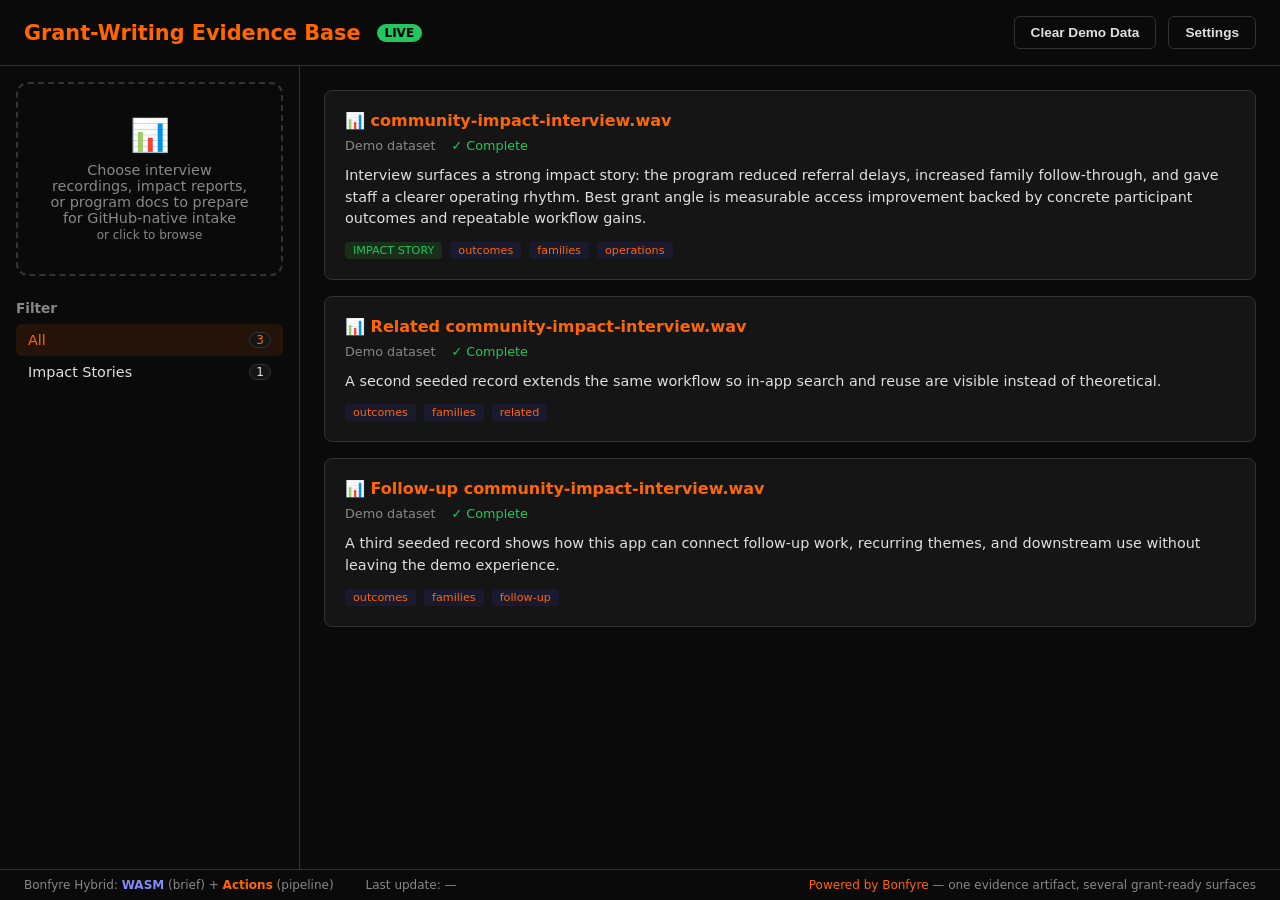
==== site/index.html @ 3f719996 "Make seeded demos multi-record and searchable" ====
<!DOCTYPE html>
<html lang="en">
<head>
  <meta charset="utf-8">
  <meta name="viewport" content="width=device-width,initial-scale=1">
  <title>Grant-Writing Evidence Base</title>
  <style>
    :root {
      --bg: #0a0a0a; --fg: #e0e0e0; --accent: #ff6600;
      --surface: #151515; --border: #333; --dim: #888;
      --green: #22c55e; --red: #ef4444; --yellow: #eab308;
    }
    * { margin: 0; padding: 0; box-sizing: border-box; }
    body { font-family: system-ui, -apple-system, sans-serif; background: var(--bg); color: var(--fg); }
    .app { display: grid; grid-template-columns: 300px 1fr; grid-template-rows: auto 1fr auto; min-height: 100vh; }
    header { grid-column: 1 / -1; padding: 1rem 1.5rem; border-bottom: 1px solid var(--border); display: flex; align-items: center; gap: 1rem; }
    .sidebar { border-right: 1px solid var(--border); padding: 1rem; overflow-y: auto; }
    .main { padding: 1.5rem; overflow-y: auto; }
    h1 { font-size: 1.3rem; color: var(--accent); }
    .badge { font-size: .75rem; padding: 2px 8px; border-radius: 999px; font-weight: 600; }
    .badge-live { background: var(--green); color: #000; }
    .badge-processing { background: var(--yellow); color: #000; animation: pulse 1.5s infinite; }
    @keyframes pulse { 50% { opacity: .6; } }
    .header-right { margin-left: auto; display: flex; gap: .75rem; align-items: center; }
    .dropzone { border: 2px dashed var(--border); border-radius: 12px; padding: 2rem; text-align: center; cursor: pointer; transition: all .2s; margin-bottom: 1rem; }
    .dropzone:hover, .dropzone.drag-over { border-color: var(--accent); background: rgba(255,102,0,.05); }
    .dropzone input { display: none; }
    .dropzone-icon { font-size: 2rem; margin-bottom: .5rem; }
    .dropzone-text { color: var(--dim); font-size: .9rem; }
    .pipeline { margin-top: 1rem; }
    .pipeline-step { display: flex; align-items: center; gap: .5rem; padding: .5rem .75rem; border-left: 3px solid var(--border); margin-left: .5rem; font-size: .85rem; transition: all .3s; }
    .pipeline-step.active { border-color: var(--accent); color: var(--accent); }
    .pipeline-step.done { border-color: var(--green); color: var(--green); }
    .pipeline-step.wasm { border-color: #818cf8; color: #818cf8; }
    .pipeline-step .label { flex: 1; }
    .pipeline-step .where { font-size: .7rem; opacity: .6; }
    .card { background: var(--surface); border: 1px solid var(--border); border-radius: 8px; padding: 1.25rem; margin-bottom: 1rem; }
    .card h3 { color: var(--accent); font-size: 1rem; margin-bottom: .5rem; }
    .card-meta { font-size: .8rem; color: var(--dim); margin-bottom: .75rem; display: flex; gap: 1rem; }
    .card-body { font-size: .9rem; line-height: 1.5; }
    .card-tags { margin-top: .75rem; display: flex; gap: .5rem; flex-wrap: wrap; }
    .tag { font-size: .7rem; padding: 2px 8px; border-radius: 4px; background: #1a1a2e; color: var(--accent); }
    .tag-urgent { background: #3b1111; color: var(--red); }
    .preview { background: #0d0d1a; border: 1px solid #2a2a4a; border-radius: 8px; padding: 1rem; margin-top: 1rem; }
    .preview h4 { color: #818cf8; font-size: .85rem; margin-bottom: .5rem; }
    .preview pre { font-size: .8rem; white-space: pre-wrap; color: var(--dim); max-height: 300px; overflow-y: auto; }
    .wasm-badge { font-size: .65rem; background: #818cf8; color: #000; padding: 1px 6px; border-radius: 3px; margin-left: .5rem; }
    .config { margin-top: 1.5rem; }
    .config h4 { font-size: .85rem; color: var(--dim); margin-bottom: .5rem; }
    .config input { width: 100%; padding: .5rem; background: var(--surface); border: 1px solid var(--border); border-radius: 4px; color: var(--fg); font-size: .85rem; margin-bottom: .5rem; }
    .config label { font-size: .8rem; color: var(--dim); display: block; margin-bottom: .25rem; }
    .btn { padding: .5rem 1rem; border-radius: 6px; border: none; cursor: pointer; font-size: .85rem; font-weight: 600; transition: all .15s; }
    .btn-primary { background: var(--accent); color: #000; }
    .btn-primary:hover { background: #e65c00; }
    .btn-ghost { background: transparent; border: 1px solid var(--border); color: var(--fg); }
    .filter-list { list-style: none; margin-top: .5rem; }
    .filter-item { padding: .5rem .75rem; border-radius: 6px; cursor: pointer; font-size: .9rem; display: flex; justify-content: space-between; }
    .filter-item:hover { background: rgba(255,255,255,.05); }
    .filter-item.active { background: rgba(255,102,0,.1); color: var(--accent); }
    .filter-count { font-size: .75rem; background: var(--surface); border: 1px solid var(--border); padding: 0 6px; border-radius: 999px; }
    .status-bar { grid-column: 1 / -1; border-top: 1px solid var(--border); padding: .5rem 1.5rem; font-size: .75rem; color: var(--dim); display: flex; gap: 2rem; }
    @media (max-width: 768px) { .app { grid-template-columns: 1fr; } .sidebar { border-right: none; border-bottom: 1px solid var(--border); } }
    

  </style>
</head>
<body>
  <div class="app">
    <header>
      <h1>Grant-Writing Evidence Base</h1>
      <span class="badge badge-live" id="statusBadge">LIVE</span>
      <div class="header-right">
        <button class="btn btn-ghost" id="toggleDemoBtn" type="button">Clear Demo Data</button>
        <button class="btn btn-ghost" onclick="toggleConfig()">Settings</button>
      </div>
    </header>
    <div class="sidebar">
      <div class="dropzone" id="dropzone">
        <div class="dropzone-icon">📊</div>
        <div class="dropzone-text">Choose interview recordings, impact reports, or program docs to prepare for GitHub-native intake<br><small>or click to browse</small></div>
        <input type="file" id="fileInput" accept="audio/*,.wav,.mp3,.m4a,.ogg,.flac,.webm,.pdf,.txt,.md" multiple>
      </div>
      <div class="pipeline" id="pipeline" style="display:none;">
        <div class="pipeline-step" data-step="prepare"><span class="label">Prepare intake file</span><span class="where">Browser</span></div>
        <div class="pipeline-step" data-step="commit"><span class="label">Upload + commit</span><span class="where">GitHub Web</span></div>
        <div class="pipeline-step" data-step="process"><span class="label">bonfyre-transcribe</span><span class="where">Actions</span></div>
        <div class="pipeline-step" data-step="brief"><span class="label">bonfyre-brief</span><span class="where wasm-badge">WASM</span></div>
        <div class="pipeline-step" data-step="clips"><span class="label">bonfyre-clips</span><span class="where">Actions</span></div>
        <div class="pipeline-step" data-step="tag"><span class="label">bonfyre-tag</span><span class="where">Actions</span></div>
        <div class="pipeline-step" data-step="embed"><span class="label">bonfyre-embed + vec</span><span class="where">Actions</span></div>
        <div class="pipeline-step" data-step="meter"><span class="label">bonfyre-meter</span><span class="where">Actions</span></div>
        <div class="pipeline-step" data-step="pack"><span class="label">bonfyre-pack</span><span class="where">Actions</span></div>
        <div class="pipeline-step" data-step="emit"><span class="label">bonfyre-emit</span><span class="where">Actions</span></div>

      </div>
      <div class="preview" id="wasmPreview" style="display:none;">
        <h4>Live Preview <span class="wasm-badge">WASM</span></h4>
        <pre id="previewContent">Processing…</pre>
      </div>
      <div class="preview" id="intakePreview" style="display:none;">
        <h4>GitHub Intake</h4>
        <pre id="intakeContent">Preparing upload…</pre>
        <div style="margin-top:.75rem;display:flex;gap:.5rem;flex-wrap:wrap;">
          <a class="btn btn-primary" id="downloadPrepared" href="#" download>Download Intake Copy</a>
          <a class="btn btn-ghost" id="openUploadFolder" href="#" target="_blank" rel="noreferrer">Open GitHub Folder</a>
          <button class="btn btn-ghost" id="markUploaded" type="button">I Uploaded It</button>
        </div>
      </div>
      <h4 style="margin-top:1.5rem;font-size:.85rem;color:var(--dim);">Filter</h4>
      <ul class="filter-list" id="filterList">
        <li class="filter-item active" data-filter="all">All <span class="filter-count" id="countAll">0</span></li>
        <li class="filter-item" data-filter="flagged">Impact Stories <span class="filter-count">0</span></li>

      </ul>
      <div class="config" id="configPanel" style="display:none;">
        <h4>GitHub Connection</h4>
        <label>Repository (owner/repo)</label>
        <input type="text" id="cfgRepo" placeholder="Nickgonzales76017/pages-grant-evidence">
        <label>Branch</label>
        <input type="text" id="cfgBranch" value="main">
<button class="btn btn-primary" onclick="saveConfig()" style="width:100%;margin-top:.5rem;">Save</button>
      </div>
    </div>
    <div class="main" id="boardContent">
      <div style="text-align:center;padding:4rem 2rem;color:var(--dim);">
        <p style="font-size:1.2rem;margin-bottom:.5rem;">No evidence collected</p>
        <p>Drop interview recordings or impact reports to build your grant evidence base.</p>
        <p style="margin-top:1.5rem;font-size:.85rem;line-height:1.6;">
          <strong style="color:var(--accent);">Path 3 — Hybrid Architecture</strong><br>
          Prepare intake copy → upload with <strong style="color:var(--accent)">GitHub’s own web UI</strong><br>→ <strong style="color:var(--accent)">Actions</strong> transcribes, clips, tags, meters → <strong style="color:#818cf8">WASM</strong> briefs in-browser → Pages deploys
        </p>
        <div style="margin-top:1.5rem;display:grid;grid-template-columns:repeat(auto-fit,minmax(130px,1fr));gap:.75rem;text-align:center;font-size:.8rem;">
          <div style="padding:.5rem;border:1px solid var(--border);border-radius:6px;">
            <div style="color:var(--accent);font-weight:600;font-size:1rem;">One evidence set</div>
            <div>Start from the actual record</div>
          </div>
          <div style="padding:.5rem;border:1px solid var(--border);border-radius:6px;">
            <div style="color:var(--accent);font-weight:600;font-size:1rem;">Shared case</div>
            <div>A stronger grant packet fast</div>
          </div>
          <div style="padding:.5rem;border:1px solid var(--border);border-radius:6px;">
            <div style="color:var(--accent);font-weight:600;font-size:1rem;">No prompt UI</div>
            <div>Bring the evidence and go</div>
          </div>
        </div>
        <p style="margin-top:1rem;font-size:.75rem;color:var(--dim);">
          One evidence artifact, several grant-ready surfaces.
        </p>
      </div>
    </div>
    <div class="status-bar">
      <span>Bonfyre Hybrid: <strong style="color:#818cf8">WASM</strong> (brief) + <strong style="color:var(--accent)">Actions</strong> (pipeline)</span>
      <span id="lastUpdate">Last update: —</span>
      <span style="margin-left:auto;">
        <a href="https://github.com/Nickgonzales76017/bonfyre" style="color:var(--accent);text-decoration:none;">Powered by Bonfyre</a>
        &mdash; one evidence artifact, several grant-ready surfaces
      </span>
    </div>
  </div>
    <script src="js/github-intake.js"></script>
  <script src="js/github-jobs.js"></script>
  <script>
const STORE_KEY = 'bonfyre_pages-grant-evidence_config';
const ITEMS_KEY = 'bonfyre_pages-grant-evidence_items';
const INPUT_PATH = 'input';
const DEFAULT_REPO = 'Nickgonzales76017/pages-grant-evidence';
const DEFAULT_BRANCH = 'main';
const APP_NAME = "Grant-Writing Evidence Base";
const ROUTE_LABEL = "grant evidence";
const EXTRA_ARTIFACTS = [{"suffix":".clips.json","step":"clips"},{"suffix":".tags.json","step":"tag"},{"suffix":".embed.json","step":"embed"},{"suffix":".meter.json","step":"meter"},{"suffix":".pack.json","step":"pack"}];
const COMPLETE_WHEN_ANY = ["clips","tags","embed","meter","pack"];
const FLAG_TERMS = ["impact","story","outcome"];
const COMPLETE_AFTER_BRIEF_ONLY = false;

let config = Object.assign({ repo: DEFAULT_REPO, branch: DEFAULT_BRANCH }, JSON.parse(localStorage.getItem(STORE_KEY) || '{}'));
let items = JSON.parse(localStorage.getItem(ITEMS_KEY) || '[]');
let briefWorker = null;
let activeIntake = null;

function toggleConfig() {
  const panel = document.getElementById('configPanel');
  panel.style.display = panel.style.display === 'none' ? 'block' : 'none';
  if (panel.style.display === 'block') {
    document.getElementById('cfgRepo').value = config.repo || '';
    document.getElementById('cfgBranch').value = config.branch || 'main';
  }
}

function saveConfig() {
  config = {
    repo: document.getElementById('cfgRepo').value.trim() || DEFAULT_REPO,
    branch: document.getElementById('cfgBranch').value.trim() || DEFAULT_BRANCH
  };
  localStorage.setItem(STORE_KEY, JSON.stringify(config));
  document.getElementById('configPanel').style.display = 'none';
}

const dropzone = document.getElementById('dropzone');
const fileInput = document.getElementById('fileInput');

dropzone.addEventListener('click', () => fileInput.click());
dropzone.addEventListener('dragover', e => { e.preventDefault(); dropzone.classList.add('drag-over'); });
dropzone.addEventListener('dragleave', () => dropzone.classList.remove('drag-over'));
dropzone.addEventListener('drop', e => {
  e.preventDefault();
  dropzone.classList.remove('drag-over');
  [...e.dataTransfer.files].forEach(f => handleFile(f));
});
fileInput.addEventListener('change', e => { [...e.target.files].forEach(f => handleFile(f)); });

function safeJson(raw) {
  try {
    return JSON.parse(raw);
  } catch (_) {
    return null;
  }
}

function matchesFlagTerms(value) {
  const haystack = typeof value === 'string' ? value.toLowerCase() : JSON.stringify(value || {}).toLowerCase();
  return FLAG_TERMS.some(term => haystack.includes(term));
}

function applyArtifactSignals(item, name, raw) {
  const parsed = safeJson(raw);
  if (name === 'tags' && parsed && Array.isArray(parsed.tags)) {
    item.tags = parsed.tags;
    if (!item.flagged && matchesFlagTerms(parsed.tags)) item.flagged = true;
  }
  if (name === 'tone') {
    if (!item.flagged && (matchesFlagTerms(raw) || matchesFlagTerms(parsed))) item.flagged = true;
  }
  if (!item.flagged && matchesFlagTerms(raw)) item.flagged = true;
}

async function handleFile(file) {
  if (!config.repo) {
    toggleConfig();
    alert('Configure the GitHub repository first.');
    return;
  }

  const preparedName = BonfyreGitHubIntake.createPreparedName(file.name);
  const itemId = preparedName.replace(/\.[^.]*$/, '');
  const targetPath = INPUT_PATH + '/' + preparedName;

  showPipeline();
  updateStep('prepare', 'active');
  updateStep('brief', 'wasm');

  activeIntake = {
    id: itemId,
    file: preparedName,
    originalFile: file.name,
    targetPath,
    uploadFolderUrl: buildUploadFolderUrl(),
    pollingStarted: false
  };

  try {
    const preparedDownload = BonfyreGitHubIntake.createPreparedDownload(file, preparedName);
    updateStep('prepare', 'done');
    updateStep('commit', 'active');
    BonfyreGitHubJobs.showIntakePreview({
      intake: activeIntake,
      preparedDownload,
      routeLabel: ROUTE_LABEL,
      branch: config.branch
    });

    const item = {
      id: itemId,
      file: preparedName,
      time: new Date().toLocaleString(),
      status: 'awaiting-upload',
      brief: null,
      tags: [],
      flagged: false,
      targetPath
    };

    items = BonfyreGitHubJobs.upsertAndPersist(ITEMS_KEY, items, item);
    renderBoard();

    if (BonfyreGitHubIntake.isTextLikeFile(file)) {
      const text = await file.text();
      runBriefWasm(text, itemId);
    } else {
      showWasmPreview(BonfyreGitHubJobs.buildReadyMessage(APP_NAME));
    }
  } catch (err) {
    console.error('Intake preparation failed:', err);
    alert('Intake preparation failed: ' + err.message);
    hidePipeline();
  }
}

async function githubGetFile(filePath) {
  return BonfyreGitHubIntake.fetchRawFile({
    repo: config.repo,
    branch: config.branch,
    path: filePath
  });
}

function buildUploadFolderUrl() {
  return BonfyreGitHubIntake.buildUploadFolderUrl({
    repo: config.repo,
    branch: config.branch,
    inputPath: INPUT_PATH
  });
}

function markUploaded() {
  items = BonfyreGitHubJobs.markUploaded({
    activeIntake,
    items,
    storageKey: ITEMS_KEY,
    updateStep,
    renderBoard,
    onStartPoll: function(intake) {
      pollForCompletion(intake.id, intake.file);
    }
  });
}

function initBriefWorker() {
  if (window.Worker) {
    try {
      briefWorker = new Worker('js/brief-worker.js');
      briefWorker.onmessage = function(e) {
        if (e.data.type === 'brief') {
          showWasmPreview(e.data.result);
          items = BonfyreGitHubJobs.updateAndPersist(ITEMS_KEY, items, e.data.id, function(item) {
            item.brief = e.data.result;
            item.status = 'previewed';
          });
          renderBoard();
        }
      };
    } catch (_) {}
  }
}

function runBriefWasm(transcript, itemId) {
  if (briefWorker) {
    briefWorker.postMessage({ type: 'brief', text: transcript, id: itemId });
    updateStep('brief', 'active');
  }
}

function pollForCompletion(itemId, fileName) {
  const base = fileName.replace(/\.[^.]*$/, '');
  const seen = {};

  BonfyreGitHubJobs.pollArtifacts({
    onError: function(err) {
      console.warn('[bonfyre] poll:', err.message);
    },
    onPoll: async function(ctrl) {
      const transcript = await githubGetFile('artifacts/' + base + '.transcript.json');
      if (!transcript) return;

      updateStep('process', 'done');
      runBriefWasm(transcript, itemId);

      const brief = await githubGetFile('artifacts/' + base + '.brief.json');
      if (brief) updateStep('brief', 'done');

      for (const artifact of EXTRA_ARTIFACTS) {
        const raw = await githubGetFile('artifacts/' + base + artifact.suffix);
        if (!raw) continue;
        const key = artifact.suffix.replace(/^\./, '').replace(/\.(json|txt|md|html)$/,'');
        seen[key] = raw;
        if (artifact.step) updateStep(artifact.step, 'done');
      }

      const idx = items.findIndex(h => h.id === itemId);
      if (idx >= 0) {
        const next = Object.assign({}, items[idx]);
        if (brief) next.brief = BonfyreGitHubIntake.parseBriefPayload(brief);
        Object.keys(seen).forEach(name => applyArtifactSignals(next, name, seen[name]));
        items = BonfyreGitHubJobs.updateAndPersist(ITEMS_KEY, items, itemId, function(item) {
          item.brief = next.brief;
          item.tags = next.tags;
          item.flagged = next.flagged;
        });
      }

      const hasCompletionSignal = COMPLETE_WHEN_ANY.some(name => seen[name]);
      if (brief && (hasCompletionSignal || COMPLETE_AFTER_BRIEF_ONLY)) {
        updateStep('emit', 'done');
        items = BonfyreGitHubJobs.updateAndPersist(ITEMS_KEY, items, itemId, function(item) {
          item.status = 'complete';
          if (brief) item.brief = BonfyreGitHubIntake.parseBriefPayload(brief);
        });
        renderBoard();
        BonfyreGitHubJobs.touchLastUpdate('lastUpdate');
        setTimeout(hidePipeline, 2000);
        ctrl.stop();
        return;
      }

      renderBoard();
    }
  });
}

function showPipeline() {
  document.getElementById('pipeline').style.display = 'block';
  document.getElementById('statusBadge').className = 'badge badge-processing';
  document.getElementById('statusBadge').textContent = 'READY';
}

function hidePipeline() {
  document.getElementById('statusBadge').className = 'badge badge-live';
  document.getElementById('statusBadge').textContent = 'LIVE';
}

function updateStep(step, state) {
  const el = document.querySelector('[data-step="' + step + '"]');
  if (el) el.className = 'pipeline-step ' + state;
}

function showWasmPreview(text) {
  document.getElementById('wasmPreview').style.display = 'block';
  document.getElementById('previewContent').textContent = text;
}

function renderBoard() {
  const container = document.getElementById('boardContent');
  if (!items.length) return;
  const activeFilter = document.querySelector('.filter-item.active')?.dataset.filter || 'all';
  const filtered = activeFilter === 'all' ? items :
                   activeFilter === 'flagged' ? items.filter(h => h.flagged) :
                   items.filter(h => h.tags?.includes(activeFilter));
  let html = '';
  for (const h of filtered) {
    const statusColor = BonfyreGitHubJobs.statusColor(h.status);
    const statusLabel = BonfyreGitHubJobs.statusLabel(h.status);
    
    html += `<div class="card"><h3>📊 ${h.file}</h3><div class="card-meta"><span>${h.time}</span><span style="color:${statusColor}">${statusLabel}</span></div><div class="card-body">${h.brief || "<em style=\"color:var(--dim)\">Extracting evidence…</em>"}</div><div class="card-tags">${h.flagged ? "<span class=\"tag\" style=\"background:#1a2e1a;color:var(--green)\">IMPACT STORY</span>" : ""}${(h.tags||[]).map(t=>`<span class="tag">${t}</span>`).join("")}</div></div>`;
  }
  container.innerHTML = html;
  const countAll = document.getElementById('countAll');
  if (countAll) countAll.textContent = items.length;
}

document.getElementById('filterList').addEventListener('click', e => {
  const item = e.target.closest('.filter-item');
  if (!item) return;
  document.querySelectorAll('.filter-item').forEach(i => i.classList.remove('active'));
  item.classList.add('active');
  renderBoard();
});

document.getElementById('markUploaded').addEventListener('click', markUploaded);

initBriefWorker();
renderBoard();
  </script>
  <script src="js/demo-boot.js"></script>
  <script>
    BonfyreDemoBoot.init({
      storeKey: ITEMS_KEY,
      demoPath: 'demos/grant-evidence/demo-items.json',
      getItems: () => items,
      setItems: value => { items = value; },
      renderBoard: renderBoard
    });
  </script>
</body>
</html>
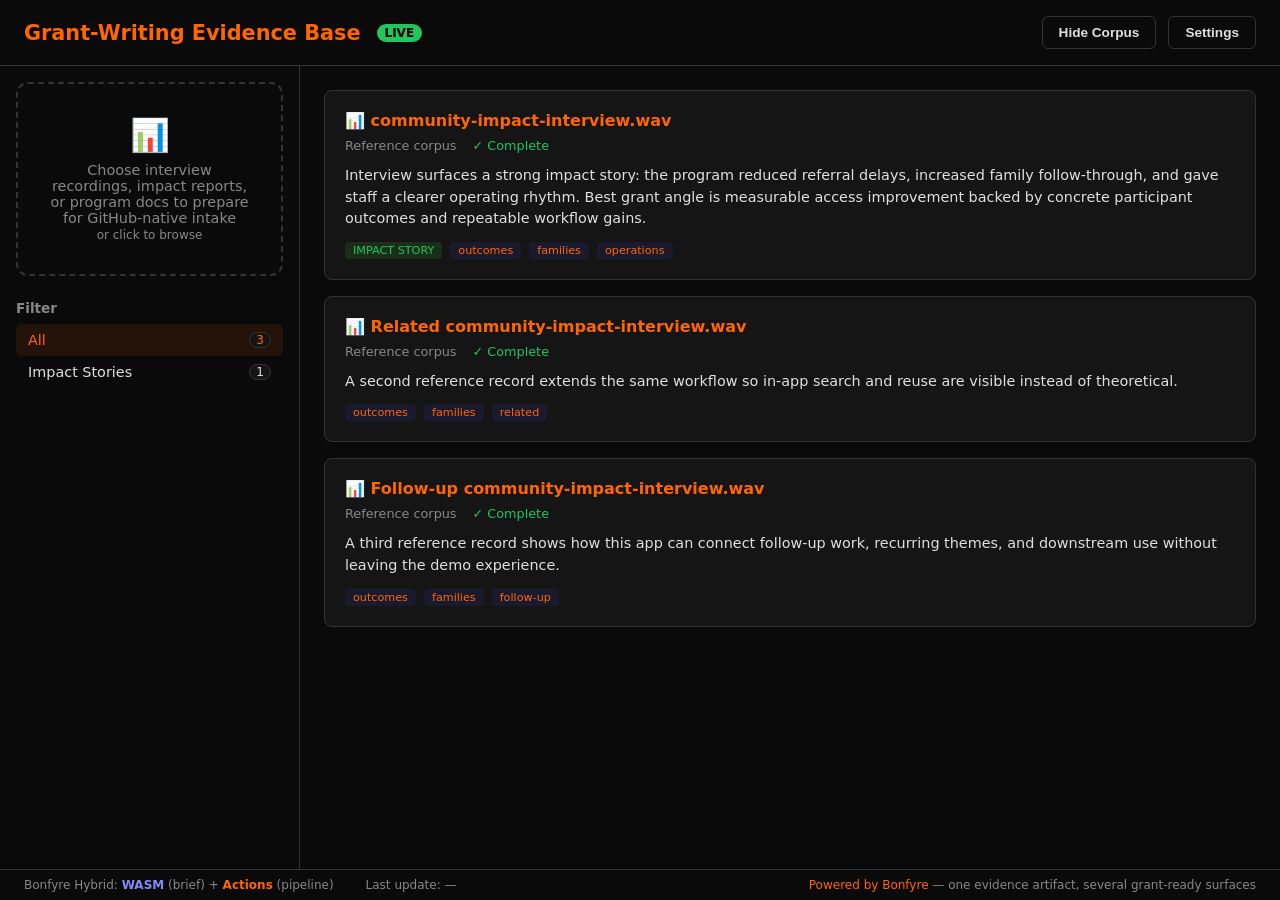
==== commit d9766fba: "Remove staged-demo language from live apps" ====
--- a/site/index.html
+++ b/site/index.html
@@ -70,7 +70,7 @@
       <h1>Grant-Writing Evidence Base</h1>
       <span class="badge badge-live" id="statusBadge">LIVE</span>
       <div class="header-right">
-        <button class="btn btn-ghost" id="toggleDemoBtn" type="button">Clear Demo Data</button>
+        <button class="btn btn-ghost" id="toggleDemoBtn" type="button">Hide Corpus</button>
         <button class="btn btn-ghost" onclick="toggleConfig()">Settings</button>
       </div>
     </header>
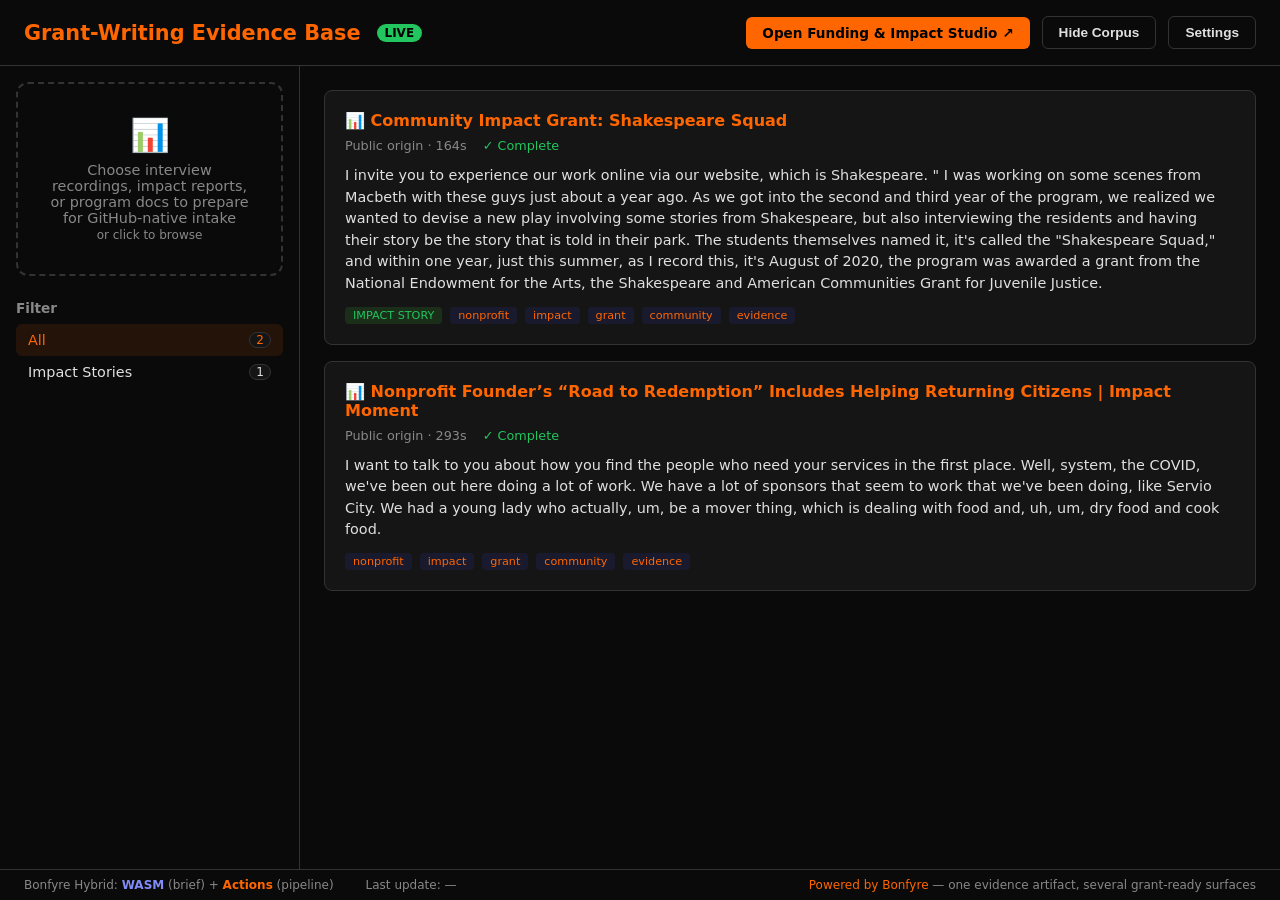
==== commit 5235c459: "feat(grant): connect legacy grant intake to full funding and impact operations" ====
--- a/site/index.html
+++ b/site/index.html
@@ -70,6 +70,7 @@
       <h1>Grant-Writing Evidence Base</h1>
       <span class="badge badge-live" id="statusBadge">LIVE</span>
       <div class="header-right">
+        <a class="btn btn-primary" href="impact-studio/" style="text-decoration:none;white-space:nowrap">Open Funding & Impact Studio ↗</a>
         <button class="btn btn-ghost" id="toggleDemoBtn" type="button">Hide Corpus</button>
         <button class="btn btn-ghost" onclick="toggleConfig()">Settings</button>
       </div>
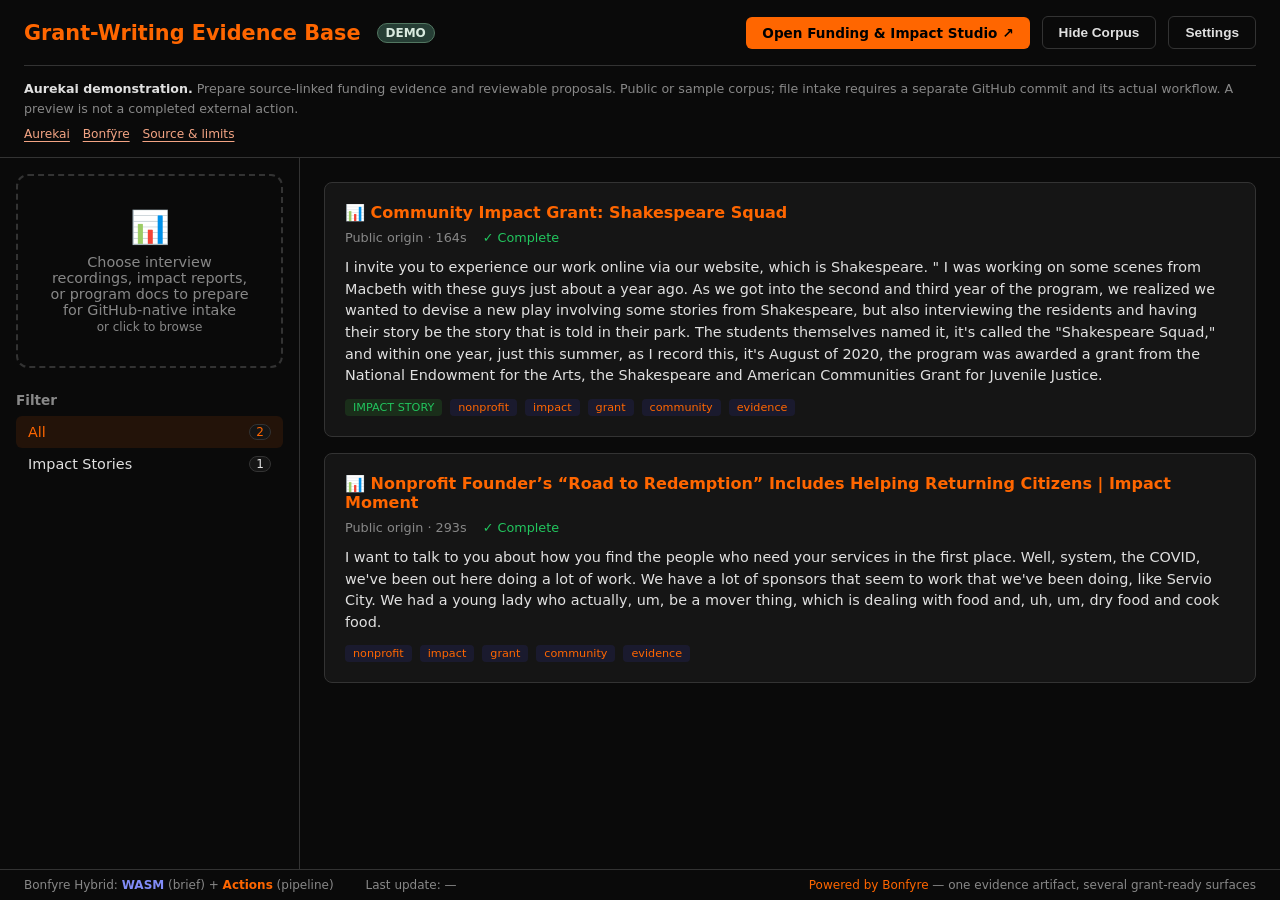
==== commit 70beebef: "site: make demo status honest and reconnect public Aurekai navigation" ====
--- a/site/index.html
+++ b/site/index.html
@@ -62,18 +62,28 @@
     @media (max-width: 768px) { .app { grid-template-columns: 1fr; } .sidebar { border-right: none; border-bottom: 1px solid var(--border); } }
     
 
-  </style>
+  
+    header{flex-wrap:wrap}
+    .badge-demo{background:#263e35;color:#d9eadf;border:1px solid #527761}
+    .aurekai-context{flex:1 0 100%;border-top:1px solid var(--border);padding:.8rem 0 0;display:flex;align-items:center;justify-content:space-between;gap:.5rem 2rem;flex-wrap:wrap}
+    .aurekai-context p{margin:0;font-size:.79rem;line-height:1.6;color:var(--dim)}
+    .aurekai-context strong{color:var(--fg)}
+    .aurekai-context nav{display:flex;align-items:center;gap:.8rem;flex-wrap:wrap}
+    .aurekai-context a{color:#f3a484;font-size:.76rem;text-decoration:underline;text-underline-offset:3px}
+    .aurekai-context a:focus-visible{outline:2px solid #f3a484;outline-offset:3px}
+    </style>
 </head>
 <body>
   <div class="app">
     <header>
       <h1>Grant-Writing Evidence Base</h1>
-      <span class="badge badge-live" id="statusBadge">LIVE</span>
+      <span class="badge badge-demo" id="statusBadge">DEMO</span>
       <div class="header-right">
         <a class="btn btn-primary" href="impact-studio/" style="text-decoration:none;white-space:nowrap">Open Funding & Impact Studio ↗</a>
         <button class="btn btn-ghost" id="toggleDemoBtn" type="button">Hide Corpus</button>
         <button class="btn btn-ghost" onclick="toggleConfig()">Settings</button>
       </div>
+          <div class="aurekai-context" aria-label="Aurekai demo and source"><p><strong>Aurekai demonstration.</strong> Prepare source-linked funding evidence and reviewable proposals. Public or sample corpus; file intake requires a separate GitHub commit and its actual workflow. A preview is not a completed external action.</p><nav aria-label="Related sites"><a href="https://aurekai.work">Aurekai</a><a href="https://nickgonzales76017.github.io/bonfyre/">Bonfÿre</a><a href="https://github.com/Nickgonzales76017/pages-grant-evidence">Source &amp; limits</a></nav></div>
     </header>
     <div class="sidebar">
       <div class="dropzone" id="dropzone">
@@ -127,7 +137,7 @@
         <p style="font-size:1.2rem;margin-bottom:.5rem;">No evidence collected</p>
         <p>Drop interview recordings or impact reports to build your grant evidence base.</p>
         <p style="margin-top:1.5rem;font-size:.85rem;line-height:1.6;">
-          <strong style="color:var(--accent);">Path 3 — Hybrid Architecture</strong><br>
+          <strong style="color:var(--accent);">Example intake path (verify actual workflow)</strong><br>
           Prepare intake copy → upload with <strong style="color:var(--accent)">GitHub’s own web UI</strong><br>→ <strong style="color:var(--accent)">Actions</strong> transcribes, clips, tags, meters → <strong style="color:#818cf8">WASM</strong> briefs in-browser → Pages deploys
         </p>
         <div style="margin-top:1.5rem;display:grid;grid-template-columns:repeat(auto-fit,minmax(130px,1fr));gap:.75rem;text-align:center;font-size:.8rem;">
@@ -414,8 +424,8 @@
 }
 
 function hidePipeline() {
-  document.getElementById('statusBadge').className = 'badge badge-live';
-  document.getElementById('statusBadge').textContent = 'LIVE';
+  document.getElementById('statusBadge').className = 'badge badge-demo';
+  document.getElementById('statusBadge').textContent = 'DEMO';
 }
 
 function updateStep(step, state) {
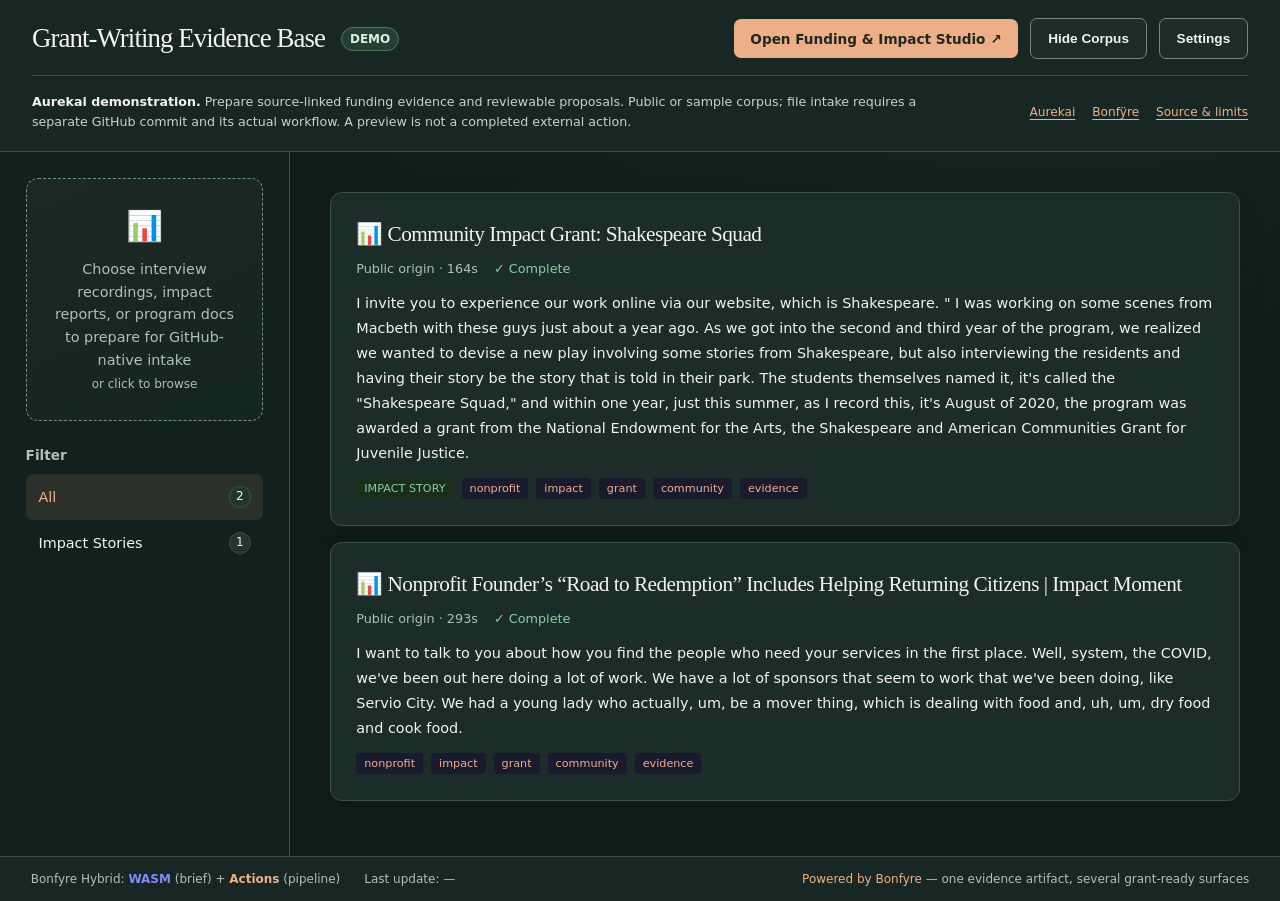
==== commit 22c3e136: "site: modernize Aurekai experience styling and responsive layout" ====
--- a/site/index.html
+++ b/site/index.html
@@ -71,7 +71,48 @@
     .aurekai-context nav{display:flex;align-items:center;gap:.8rem;flex-wrap:wrap}
     .aurekai-context a{color:#f3a484;font-size:.76rem;text-decoration:underline;text-underline-offset:3px}
     .aurekai-context a:focus-visible{outline:2px solid #f3a484;outline-offset:3px}
-    </style>
+    
+    /* Aurekai 2026 shared visual cut: presentation-only, retains workflow behavior. */
+    :root{--bg:#101c1a;--fg:#f3f3ed;--accent:#edaf87;--surface:#1c2c28;--border:#395148;--dim:#aec1b5;--green:#83cfa7;--red:#f1a69c;--yellow:#efd18e}
+    html{scroll-behavior:smooth}
+    body{font-family:system-ui,-apple-system,BlinkMacSystemFont,"Segoe UI",sans-serif;line-height:1.54;background:radial-gradient(ellipse 85% 52% at 82% 0,rgba(68,108,83,.17),transparent 70%),var(--bg);color:var(--fg)}
+    .app{max-width:1650px;margin:0 auto;grid-template-columns:minmax(250px,290px) minmax(0,1fr);box-shadow:0 0 0 1px rgba(255,255,255,.035);min-height:100vh}
+    header{padding:1.15rem clamp(1rem,2.5vw,2.4rem);background:#182723;border-bottom-color:var(--border);gap:1rem}
+    header h1{font-family:Georgia,"Times New Roman",serif;font-weight:500;font-size:clamp(1.38rem,2.1vw,1.95rem);letter-spacing:-.035em;line-height:1.15;color:var(--fg)}
+    .sidebar{padding:clamp(1rem,2vw,1.7rem);background:#13211e;border-color:var(--border)}
+    .main{padding:clamp(1.2rem,3.1vw,3rem);min-width:0}
+    .card,.preview{border-radius:12px;background:var(--surface);border:1px solid var(--border);box-shadow:0 8px 26px rgba(0,0,0,.08)}
+    .card{padding:clamp(1.05rem,2vw,1.7rem)}
+    .card h3{font-family:Georgia,"Times New Roman",serif;font-size:1.33rem;letter-spacing:-.025em;font-weight:500;color:var(--fg)}
+    .card-body{line-height:1.73}
+    .card-meta,.dropzone-text{color:var(--dim);line-height:1.58}
+    .dropzone{background:linear-gradient(155deg,rgba(225,180,142,.05),rgba(29,60,48,.15));border:1px dashed #719581;padding:clamp(1.4rem,2vw,2rem);border-radius:12px;cursor:pointer}
+    .dropzone:hover,.dropzone.drag-over{border-color:var(--accent);background:rgba(237,175,135,.07)}
+    .dropzone-icon{font-size:1.85rem}
+    .btn{border-radius:7px;padding:.64rem 1.05rem;line-height:1.35;min-height:36px}
+    .btn-primary{background:var(--accent);color:#202a21}
+    .btn-primary:hover{background:#f5c29b;color:#111b17}
+    .btn-ghost{border:1px solid #6e8b7e;color:var(--fg);background:rgba(255,255,255,.025)}
+    .btn-ghost:hover{border-color:var(--accent);background:rgba(237,175,135,.08)}
+    .filter-item{border-radius:7px;padding:.75rem .8rem;gap:.5rem}
+    .filter-item.active{background:rgba(237,175,135,.11);color:var(--accent)}
+    .filter-count{background:#21352e;color:var(--fg)}
+    .pipeline-step{padding:.7rem .8rem;border-color:#4f7461}
+    .pipeline-step.active{border-color:var(--accent);color:var(--accent)}
+    .pipeline-step.done{border-color:var(--green);color:var(--green)}
+    .config label,.config h4{color:var(--dim)}
+    .config input{border-radius:7px;background:#172722;color:var(--fg);padding:.7rem}
+    .status-bar{background:#182723;color:var(--dim);border-top:1px solid var(--border);padding:.8rem clamp(1rem,2.4vw,2.4rem);flex-wrap:wrap;gap:.5rem 1.5rem}
+    a{color:var(--accent);text-underline-offset:3px}
+    :is(button,a,input,select,textarea):focus-visible{outline:2px solid var(--accent);outline-offset:3px}
+    .aurekai-context{padding-top:1rem}
+    .aurekai-context p{max-width:920px;color:#c5d4c8}
+    .aurekai-context nav{gap:.6rem 1.05rem}
+    .aurekai-context a{color:var(--accent)}
+    .badge-demo{background:#263f35;color:#dcefe0}
+    @media(max-width:820px){.app{display:flex;flex-direction:column}.sidebar{border-right:0;border-bottom:1px solid var(--border)}.main{min-height:45vh}.header-right{margin-left:0}.status-bar{gap:.4rem .8rem}}
+    @media(prefers-reduced-motion:reduce){html{scroll-behavior:auto}.badge-processing{animation:none}}
+</style>
 </head>
 <body>
   <div class="app">
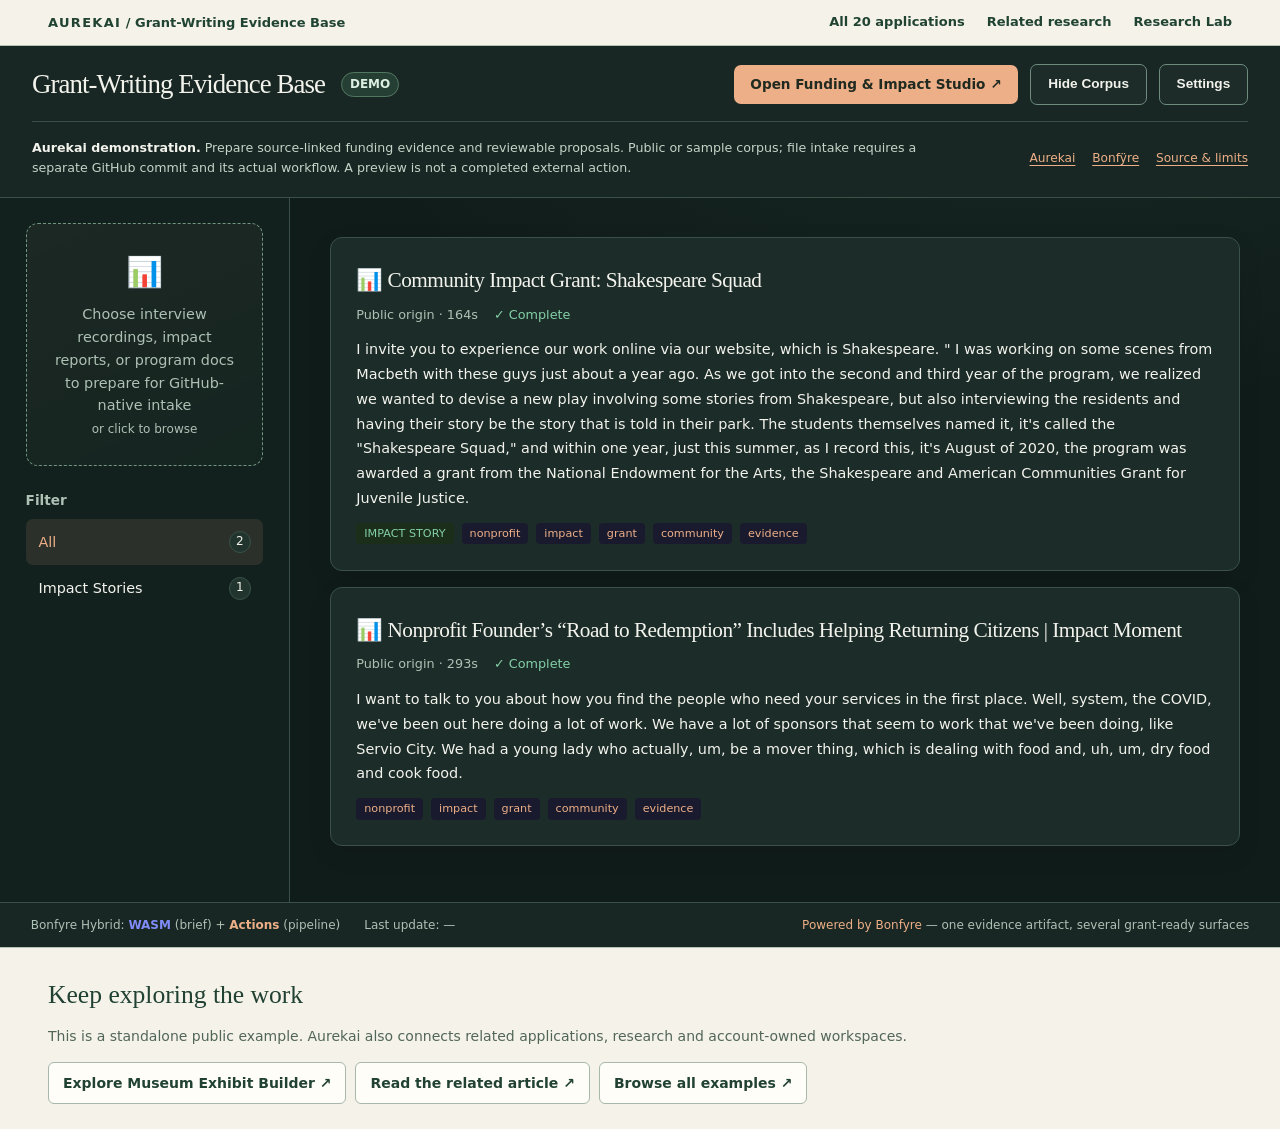
==== commit 8050feea: "site: link standalone application to Aurekai explorer and related research" ====
--- a/site/index.html
+++ b/site/index.html
@@ -113,8 +113,17 @@
     @media(max-width:820px){.app{display:flex;flex-direction:column}.sidebar{border-right:0;border-bottom:1px solid var(--border)}.main{min-height:45vh}.header-right{margin-left:0}.status-bar{gap:.4rem .8rem}}
     @media(prefers-reduced-motion:reduce){html{scroll-behavior:auto}.badge-processing{animation:none}}
 </style>
+<style id="aurekai-network-styles">
+.aurekai-network-nav{background:#f4f2e9;color:#204332;padding:12px clamp(16px,4vw,48px);display:flex;align-items:center;justify-content:space-between;gap:12px 25px;flex-wrap:wrap;border-bottom:1px solid #b5c3b5;font:600 13px/1.5 system-ui,-apple-system,sans-serif;position:relative;z-index:10}
+.aurekai-network-nav a{color:#204332;text-decoration:none;border-bottom:1px solid transparent}.aurekai-network-nav a:hover{border-bottom-color:#b54b32}.aurekai-network-nav a:focus-visible,.aurekai-next a:focus-visible{outline:2px solid #b54b32;outline-offset:4px}
+.aurekai-network-nav>span{white-space:normal}.aurekai-network-nav>span strong{font-weight:850;letter-spacing:.1em}.aurekai-network-nav>div{display:flex;flex-wrap:wrap;gap:9px 22px}
+.aurekai-next{background:#f4f2e9;color:#214233;padding:25px clamp(17px,4vw,48px);border-top:1px solid #b5c3b5;font:400 14px/1.6 system-ui,-apple-system,sans-serif}
+.aurekai-next h2{font:500 clamp(21px,2vw,28px)/1.3 Georgia,serif;color:#214233;margin:5px 0 14px}.aurekai-next p{color:#526658;margin:0 0 14px}
+.aurekai-next-links{display:flex;flex-wrap:wrap;gap:9px}.aurekai-next-links a{display:inline-flex;align-items:center;padding:9px 14px;border:1px solid #a7b7aa;text-decoration:none;color:#214233;background:#fffdf7;border-radius:6px;font-weight:700}.aurekai-next-links a:hover{border-color:#b54b32}
+</style>
 </head>
 <body>
+<nav class="aurekai-network-nav" aria-label="Aurekai application network"><span><a href="https://nickgonzales76017.github.io/bonfyre/discover/"><strong>AUREKAI</strong></a> / Grant-Writing Evidence Base</span><div><a href="https://nickgonzales76017.github.io/bonfyre/discover/">All 20 applications</a><a href="https://nickgonzales76017.github.io/bonfyre/blog/three-headlines-can-still-be-one-source/">Related research</a><a href="https://nickgonzales76017.github.io/bonfyre/labs/">Research Lab</a></div></nav>
   <div class="app">
     <header>
       <h1>Grant-Writing Evidence Base</h1>
@@ -521,5 +530,6 @@
       renderBoard: renderBoard
     });
   </script>
+<section class="aurekai-next" aria-label="Continue exploring Aurekai"><h2>Keep exploring the work</h2><p>This is a standalone public example. Aurekai also connects related applications, research and account-owned workspaces.</p><div class="aurekai-next-links"><a href="https://nickgonzales76017.github.io/pages-museum-exhibit/">Explore Museum Exhibit Builder ↗</a><a href="https://nickgonzales76017.github.io/bonfyre/blog/three-headlines-can-still-be-one-source/">Read the related article ↗</a><a href="https://nickgonzales76017.github.io/bonfyre/discover/">Browse all examples ↗</a></div></section>
 </body>
 </html>
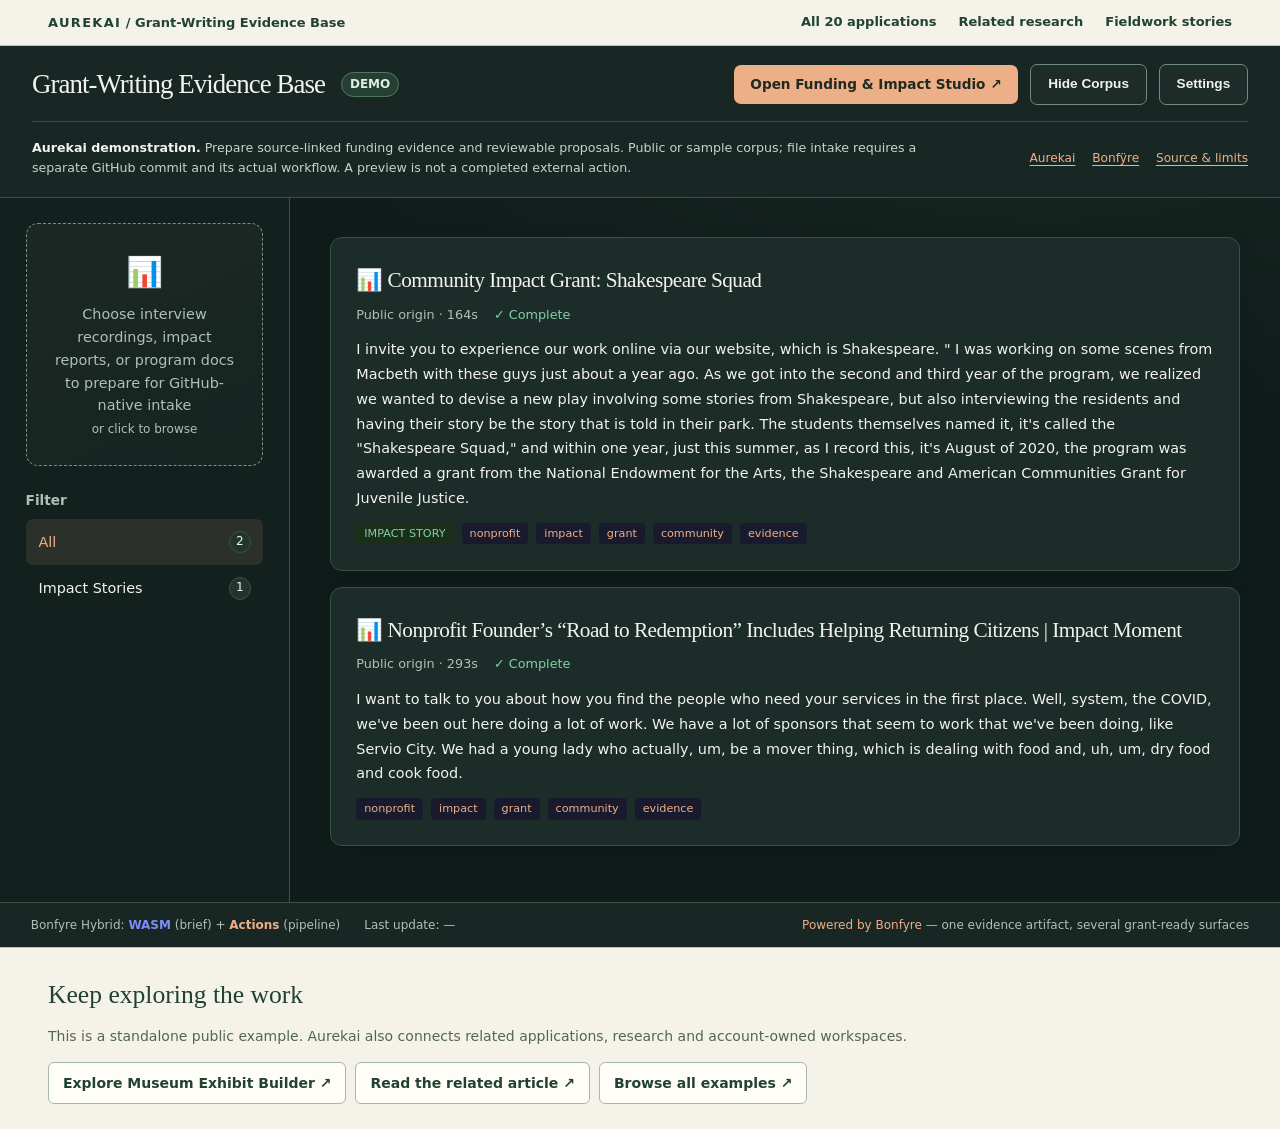
==== commit 671122be: "site: replace retired calculator link with source-led Fieldwork" ====
--- a/site/index.html
+++ b/site/index.html
@@ -123,7 +123,7 @@
 </style>
 </head>
 <body>
-<nav class="aurekai-network-nav" aria-label="Aurekai application network"><span><a href="https://nickgonzales76017.github.io/bonfyre/discover/"><strong>AUREKAI</strong></a> / Grant-Writing Evidence Base</span><div><a href="https://nickgonzales76017.github.io/bonfyre/discover/">All 20 applications</a><a href="https://nickgonzales76017.github.io/bonfyre/blog/three-headlines-can-still-be-one-source/">Related research</a><a href="https://nickgonzales76017.github.io/bonfyre/labs/">Research Lab</a></div></nav>
+<nav class="aurekai-network-nav" aria-label="Aurekai application network"><span><a href="https://nickgonzales76017.github.io/bonfyre/discover/"><strong>AUREKAI</strong></a> / Grant-Writing Evidence Base</span><div><a href="https://nickgonzales76017.github.io/bonfyre/discover/">All 20 applications</a><a href="https://nickgonzales76017.github.io/bonfyre/blog/three-headlines-can-still-be-one-source/">Related research</a><a href="https://nickgonzales76017.github.io/bonfyre/fieldwork/">Fieldwork stories</a></div></nav>
   <div class="app">
     <header>
       <h1>Grant-Writing Evidence Base</h1>
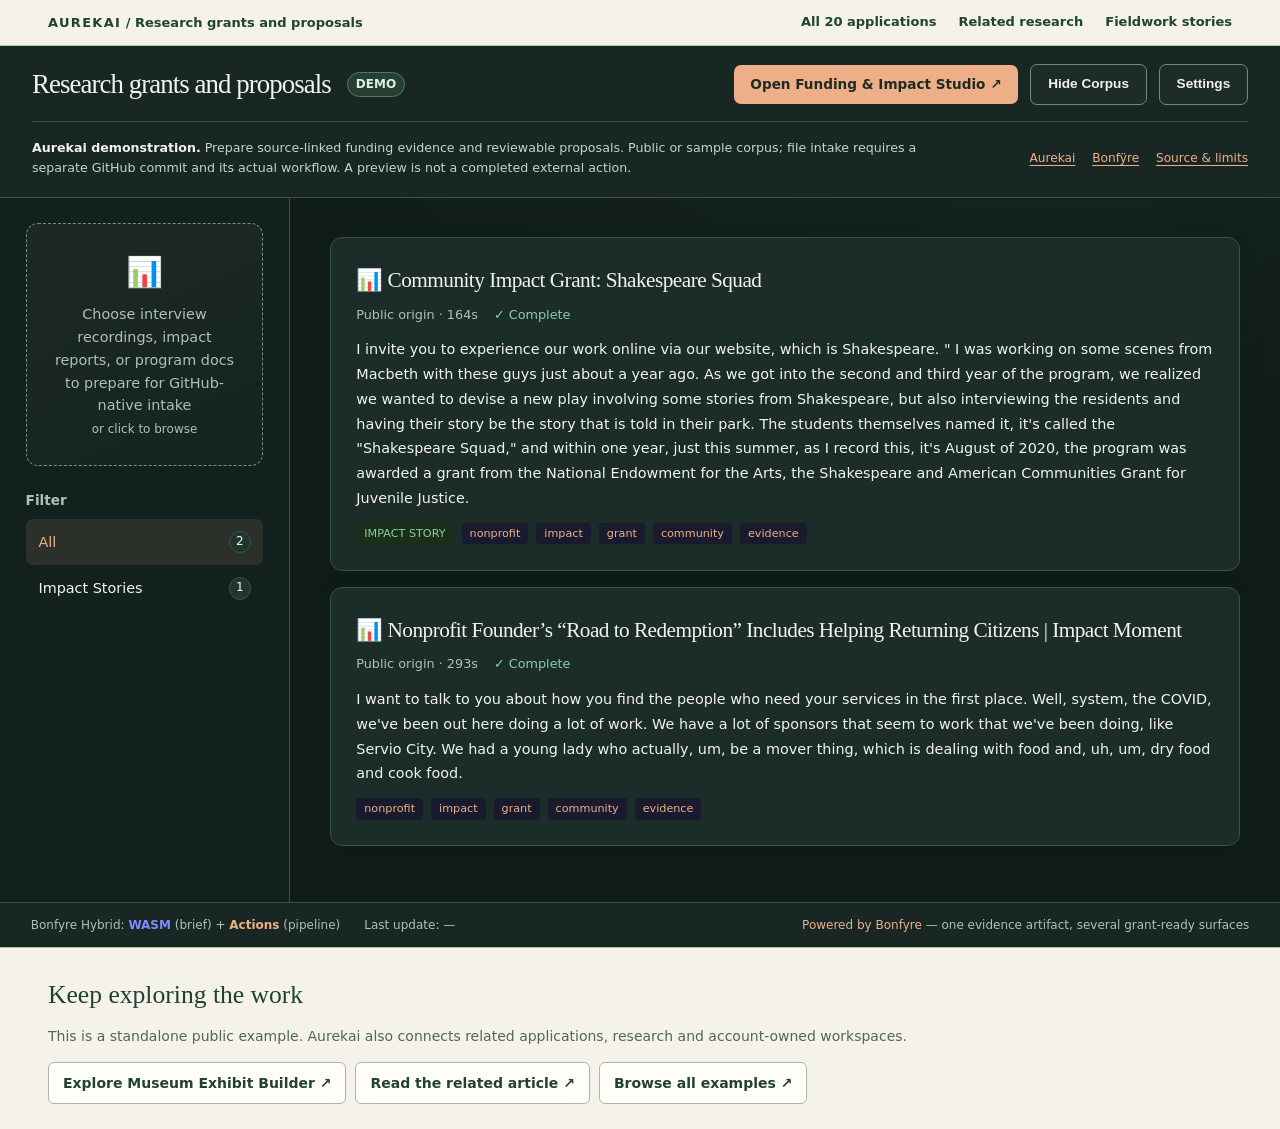
==== commit db182da7: "Align public demo homepage copy with readable application names" ====
--- a/site/index.html
+++ b/site/index.html
@@ -3,7 +3,7 @@
 <head>
   <meta charset="utf-8">
   <meta name="viewport" content="width=device-width,initial-scale=1">
-  <title>Grant-Writing Evidence Base</title>
+  <title>Research grants and proposals</title>
   <style>
     :root {
       --bg: #0a0a0a; --fg: #e0e0e0; --accent: #ff6600;
@@ -123,10 +123,10 @@
 </style>
 </head>
 <body>
-<nav class="aurekai-network-nav" aria-label="Aurekai application network"><span><a href="https://nickgonzales76017.github.io/bonfyre/discover/"><strong>AUREKAI</strong></a> / Grant-Writing Evidence Base</span><div><a href="https://nickgonzales76017.github.io/bonfyre/discover/">All 20 applications</a><a href="https://nickgonzales76017.github.io/bonfyre/blog/three-headlines-can-still-be-one-source/">Related research</a><a href="https://nickgonzales76017.github.io/bonfyre/fieldwork/">Fieldwork stories</a></div></nav>
+<nav class="aurekai-network-nav" aria-label="Aurekai application network"><span><a href="https://nickgonzales76017.github.io/bonfyre/discover/"><strong>AUREKAI</strong></a> / Research grants and proposals</span><div><a href="https://nickgonzales76017.github.io/bonfyre/discover/">All 20 applications</a><a href="https://nickgonzales76017.github.io/bonfyre/blog/three-headlines-can-still-be-one-source/">Related research</a><a href="https://nickgonzales76017.github.io/bonfyre/fieldwork/">Fieldwork stories</a></div></nav>
   <div class="app">
     <header>
-      <h1>Grant-Writing Evidence Base</h1>
+      <h1>Research grants and proposals</h1>
       <span class="badge badge-demo" id="statusBadge">DEMO</span>
       <div class="header-right">
         <a class="btn btn-primary" href="impact-studio/" style="text-decoration:none;white-space:nowrap">Open Funding & Impact Studio ↗</a>
@@ -226,7 +226,7 @@
 const INPUT_PATH = 'input';
 const DEFAULT_REPO = 'Nickgonzales76017/pages-grant-evidence';
 const DEFAULT_BRANCH = 'main';
-const APP_NAME = "Grant-Writing Evidence Base";
+const APP_NAME = "Research grants and proposals";
 const ROUTE_LABEL = "grant evidence";
 const EXTRA_ARTIFACTS = [{"suffix":".clips.json","step":"clips"},{"suffix":".tags.json","step":"tag"},{"suffix":".embed.json","step":"embed"},{"suffix":".meter.json","step":"meter"},{"suffix":".pack.json","step":"pack"}];
 const COMPLETE_WHEN_ANY = ["clips","tags","embed","meter","pack"];
